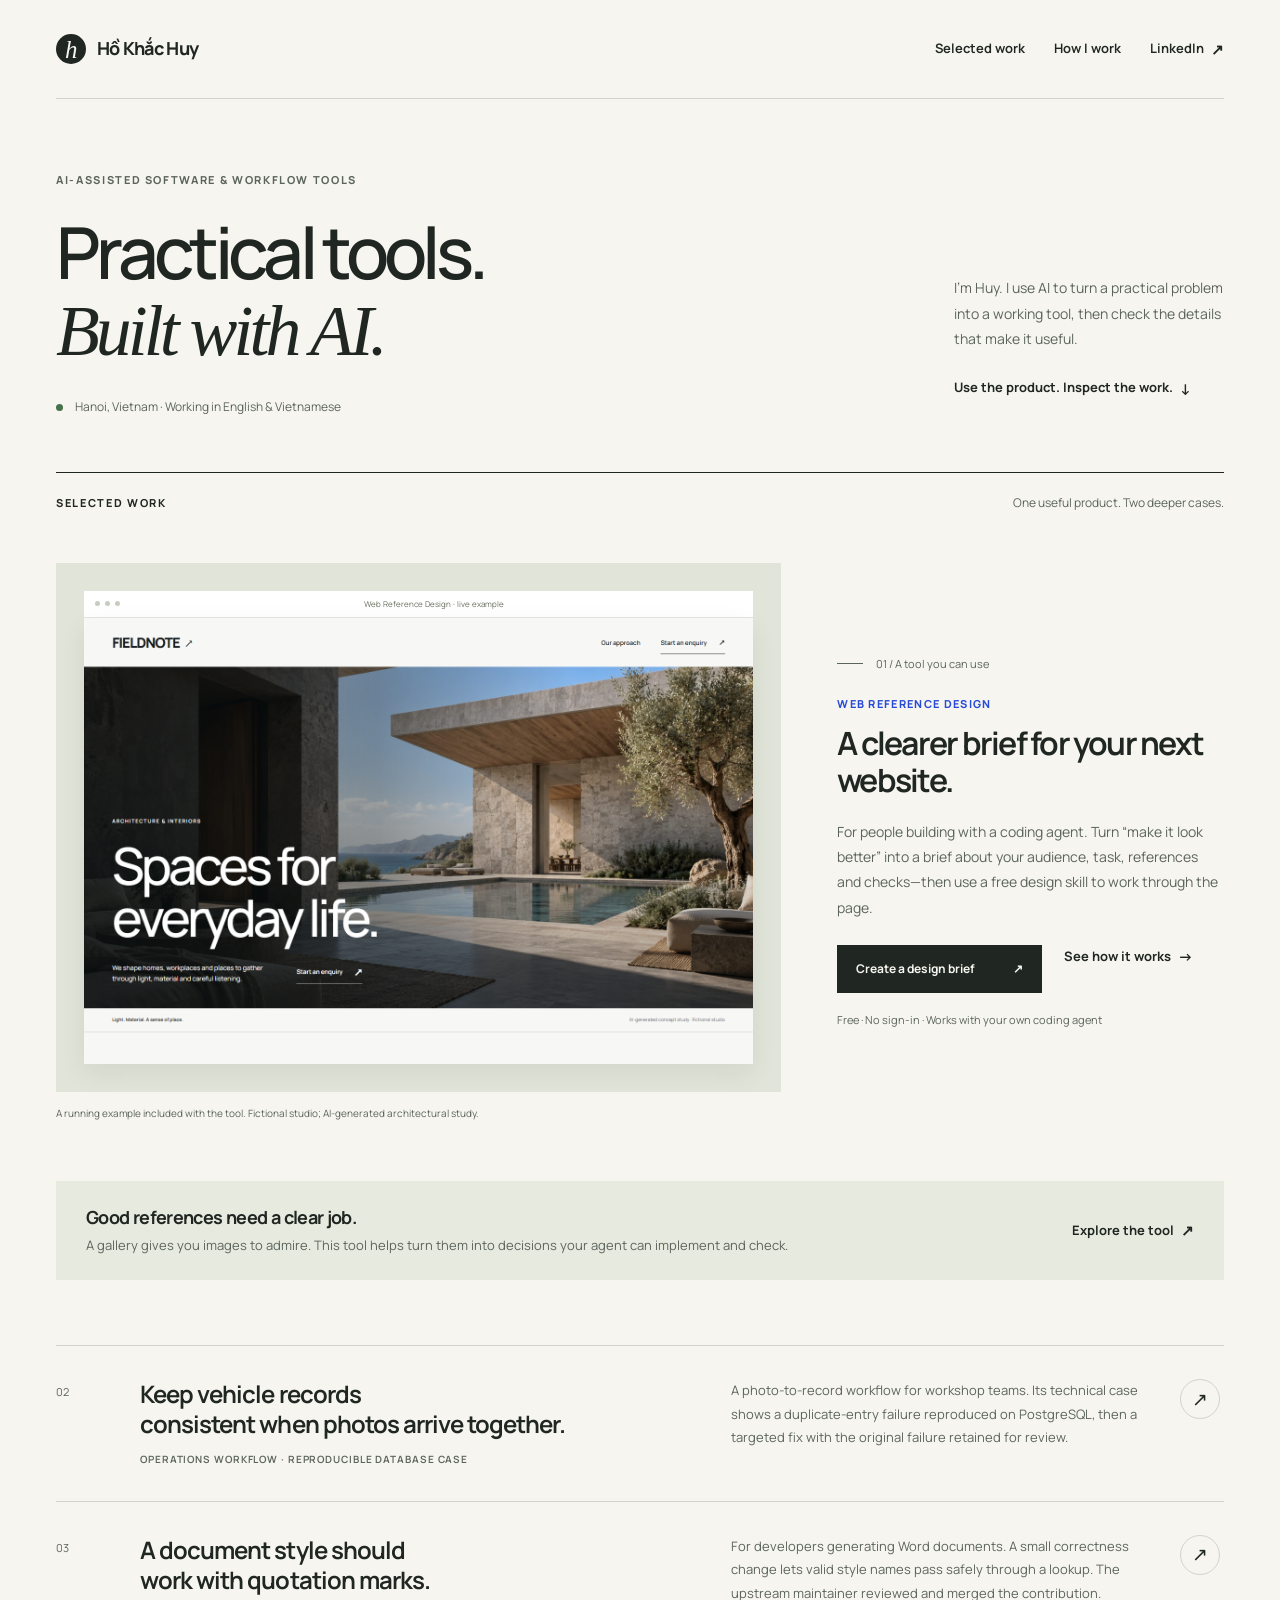
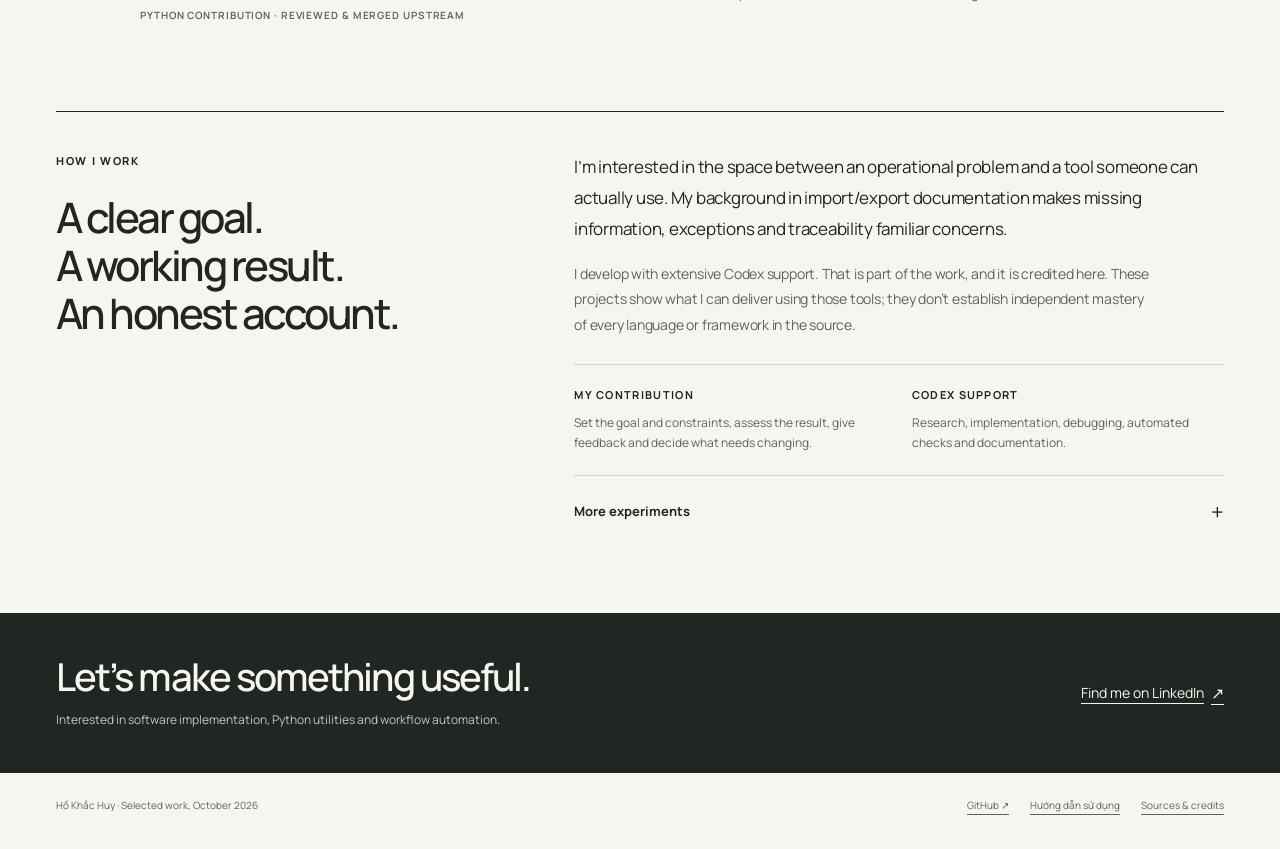
==== docs/index.html @ 13578318 "Present usable tools in a plain-English portfolio Static source, real product examples, Vietnamese f" ====
<!doctype html>
<html lang="en">
  <head>
    <meta charset="utf-8" />
    <meta name="viewport" content="width=device-width, initial-scale=1" />
    <title>Hồ Khắc Huy — Practical tools, built with AI</title>
    <meta
      name="description"
      content="Useful tools, clear workflows and inspectable work. Explore Huy's design-brief tool, vehicle workflow and reviewed Python contribution, built with extensive AI support."
    />
    <meta name="theme-color" content="#f6f5ef" />
    <meta property="og:type" content="website" />
    <meta
      property="og:title"
      content="Hồ Khắc Huy — Practical tools, built with AI"
    />
    <meta
      property="og:description"
      content="Use the product. Inspect the work. Clear website briefs, reliable operational records and a reviewed Python fix."
    />
    <meta
      property="og:url"
      content="https://builtbyhuy.github.io/builtbyhuy/"
    />
    <meta
      property="og:image"
      content="https://builtbyhuy.github.io/builtbyhuy/assets/portfolio-featured.png"
    />
    <meta name="twitter:card" content="summary_large_image" />
    <link rel="canonical" href="https://builtbyhuy.github.io/builtbyhuy/" />
    <link rel="icon" href="data:," />
    <link
      rel="preload"
      href="assets/manrope-variable.ttf"
      as="font"
      type="font/ttf"
      crossorigin
    />
    <link rel="stylesheet" href="styles.css" />
  </head>
  <body>
    <a class="skip" href="#main">Skip to content</a>
    <header class="site-header wrap">
      <a class="identity" href="./"
        ><span class="identity-mark" aria-hidden="true">h</span>Hồ Khắc Huy</a
      >
      <nav aria-label="Main navigation">
        <a href="#work">Selected work</a><a href="#approach">How I work</a
        ><a class="desktop-link" href="https://www.linkedin.com/in/builtbyhuy/"
          >LinkedIn <span class="external" aria-hidden="true">↗</span></a
        >
      </nav>
    </header>
    <main id="main" tabindex="-1">
      <section class="hero wrap" aria-labelledby="intro-title">
        <div>
          <p class="eyebrow">AI-assisted software &amp; workflow tools</p>
          <h1 id="intro-title">
            Practical tools.<br /><em>Built with AI.</em>
          </h1>
          <p class="hero-note">
            Hanoi, Vietnam · Working in English &amp; Vietnamese
          </p>
        </div>
        <div class="hero-aside">
          <p>
            I’m Huy. I use AI to turn a practical problem into a working tool,
            then check the details that make it useful.
          </p>
          <a class="text-link" href="#work"
            >Use the product. Inspect the work.
            <span class="external" aria-hidden="true">↓</span></a
          >
        </div>
      </section>
      <section class="wrap" id="work" aria-labelledby="work-label">
        <div class="section-head">
          <h2 class="eyebrow" id="work-label">Selected work</h2>
          <p>One useful product. Two deeper cases.</p>
        </div>
        <article class="project">
          <div>
            <figure class="project-media">
              <div class="browser-bar" aria-hidden="true">
                <i></i><i></i><i></i
                ><span>Web Reference Design · live example</span>
              </div>
              <a
                href="work/web-reference-design.html"
                aria-label="Explore Web Reference Design"
                ><img
                  src="assets/fieldnote-after.png"
                  width="1440"
                  height="960"
                  alt="FIELDNOTE, the tool’s working example, with a spacious architectural image and a clear enquiry action."
                  fetchpriority="high"
              /></a>
            </figure>
            <p class="media-caption">
              A running example included with the tool. Fictional studio;
              AI-generated architectural study.
            </p>
          </div>
          <div class="project-copy">
            <p class="project-number">01 / A tool you can use</p>
            <p class="product-name">Web Reference Design</p>
            <h2>A clearer brief for your next website.</h2>
            <p class="project-description">
              For people building with a coding agent. Turn “make it look
              better” into a brief about your audience, task, references and
              checks—then use a free design skill to work through the page.
            </p>
            <div class="actions">
              <a
                class="button"
                href="https://builtbyhuy.github.io/web-reference-design/brief/"
                >Create a design brief <span aria-hidden="true">↗</span></a
              ><a class="text-link" href="work/web-reference-design.html"
                >See how it works
                <span class="external" aria-hidden="true">→</span></a
              >
            </div>
            <p class="case-note">
              Free · No sign-in · Works with your own coding agent
            </p>
          </div>
        </article>
        <aside class="brief-strip">
          <div>
            <h3>Good references need a clear job.</h3>
            <p>
              A gallery gives you images to admire. This tool helps turn them
              into decisions your agent can implement and check.
            </p>
          </div>
          <a
            class="text-link"
            href="https://builtbyhuy.github.io/web-reference-design/"
            >Explore the tool
            <span class="external" aria-hidden="true">↗</span></a
          >
        </aside>
        <article class="work-row">
          <span class="row-number">02</span>
          <div>
            <h3>
              <a href="work/vehicle-workflow.html"
                >Keep vehicle records<br />consistent when photos arrive
                together.</a
              >
            </h3>
            <p class="status">
              Operations workflow · Reproducible database case
            </p>
          </div>
          <p class="summary">
            A photo-to-record workflow for workshop teams. Its technical case
            shows a duplicate-entry failure reproduced on PostgreSQL, then a
            targeted fix with the original failure retained for review.
          </p>
          <a
            class="round-link"
            href="work/vehicle-workflow.html"
            aria-label="Read the vehicle workflow case"
            >↗</a
          >
        </article>
        <article class="work-row">
          <span class="row-number">03</span>
          <div>
            <h3>
              <a href="work/python-docx.html"
                >A document style should<br />work with quotation marks.</a
              >
            </h3>
            <p class="status">
              Python contribution · Reviewed &amp; merged upstream
            </p>
          </div>
          <p class="summary">
            For developers generating Word documents. A small correctness change
            lets valid style names pass safely through a lookup. The upstream
            maintainer reviewed and merged the contribution.
          </p>
          <a
            class="round-link"
            href="work/python-docx.html"
            aria-label="Read the reviewed Python contribution"
            >↗</a
          >
        </article>
      </section>
      <section
        class="approach wrap"
        id="approach"
        aria-labelledby="approach-title"
      >
        <div>
          <p class="eyebrow">How I work</p>
          <h2 id="approach-title">
            A clear goal.<br />A working result.<br />An honest account.
          </h2>
        </div>
        <div class="approach-copy">
          <p>
            I’m interested in the space between an operational problem and a
            tool someone can actually use. My background in import/export
            documentation makes missing information, exceptions and traceability
            familiar concerns.
          </p>
          <p>
            I develop with extensive Codex support. That is part of the work,
            and it is credited here. These projects show what I can deliver
            using those tools; they don’t establish independent mastery of every
            language or framework in the source.
          </p>
          <div class="responsibilities">
            <div>
              <h3>My contribution</h3>
              <p>
                Set the goal and constraints, assess the result, give feedback
                and decide what needs changing.
              </p>
            </div>
            <div>
              <h3>Codex support</h3>
              <p>
                Research, implementation, debugging, automated checks and
                documentation.
              </p>
            </div>
          </div>
          <details class="experiments">
            <summary>More experiments</summary>
            <div class="experiment-list">
              <div>
                <a
                  href="https://builtbyhuy.github.io/quotelens-review-workbench/"
                  >QuoteLens ↗</a
                >
                <p>
                  A browser experiment in source-linked supplier quote
                  comparison, pack costs and review state. Independent project;
                  sample data is synthetic.
                </p>
              </div>
              <div>
                <a href="https://builtbyhuy.github.io/pourlab-puzzle-studio/"
                  >PourLab ↗</a
                >
                <p>
                  A water-sort puzzle studio with custom levels, manual play and
                  checked solution replay. An interaction and rule-correctness
                  experiment.
                </p>
              </div>
            </div>
          </details>
        </div>
      </section>
      <section class="contact" aria-labelledby="contact-title">
        <div class="contact-inner wrap">
          <div>
            <h2 id="contact-title">Let’s make something useful.</h2>
            <p>
              Interested in software implementation, Python utilities and
              workflow automation.
            </p>
          </div>
          <a href="https://www.linkedin.com/in/builtbyhuy/"
            >Find me on LinkedIn
            <span class="external" aria-hidden="true">↗</span></a
          >
        </div>
      </section>
    </main>
    <footer class="footer wrap">
      <p>Hồ Khắc Huy · Selected work, October 2026</p>
      <div class="footer-links">
        <a href="https://github.com/builtbyhuy">GitHub ↗</a
        ><a href="guide.html" lang="vi">Hướng dẫn sử dụng</a
        ><a href="DESIGN-NOTES.md">Sources &amp; credits</a>
      </div>
    </footer>
  </body>
</html>
---- docs/styles.css ----
@font-face {
  font-family: Manrope;
  src: url("assets/manrope-variable.ttf") format("truetype");
  font-style: normal;
  font-weight: 200 800;
  font-display: swap;
}
:root {
  --paper: #f6f5ef;
  --ink: #202722;
  --muted: #5c655d;
  --line: #d1d5cb;
  --accent: #274ad8;
  --pale: #e7eadf;
  --white: #fff;
  scroll-behavior: smooth;
  color-scheme: light;
}
* {
  box-sizing: border-box;
}
html {
  scroll-padding-top: 24px;
}
body {
  margin: 0;
  background: var(--paper);
  color: var(--ink);
  font:
    16px/1.65 Manrope,
    Arial,
    sans-serif;
}
h1,
h2,
h3,
p,
figure {
  margin: 0;
}
a {
  color: inherit;
  text-underline-offset: 5px;
}
img {
  display: block;
  width: 100%;
  height: auto;
}
button {
  font: inherit;
  cursor: pointer;
}
a,
button,
summary {
  touch-action: manipulation;
}
button,
a,
summary {
  -webkit-tap-highlight-color: transparent;
}
a:focus-visible,
button:focus-visible,
summary:focus-visible,
[tabindex]:focus-visible {
  outline: 3px solid var(--accent);
  outline-offset: 5px;
}
.wrap {
  width: min(1320px, calc(100% - 112px));
  margin-inline: auto;
}
.skip {
  position: fixed;
  left: 16px;
  top: -100px;
  background: var(--ink);
  color: white;
  padding: 12px 20px;
  z-index: 10;
}
.skip:focus {
  top: 16px;
}
.site-header {
  display: flex;
  align-items: center;
  justify-content: space-between;
  gap: 24px;
  padding-block: 27px;
  border-bottom: 1px solid var(--line);
}
.identity {
  text-decoration: none;
  font-size: 18px;
  font-weight: 750;
  letter-spacing: -0.04em;
  display: flex;
  align-items: center;
  gap: 11px;
}
.identity-mark {
  display: inline-grid;
  place-items: center;
  background: var(--ink);
  color: var(--paper);
  width: 30px;
  height: 30px;
  font:
    italic 25px/1 Georgia,
    serif;
  border-radius: 50%;
}
.site-header nav {
  display: flex;
  gap: 29px;
  align-items: center;
}
.site-header nav a {
  min-height: 44px;
  display: inline-flex;
  align-items: center;
  text-decoration: none;
  font-size: 13px;
  font-weight: 650;
}
.site-header nav a:hover,
.text-link:hover {
  text-decoration: underline;
}
.external {
  font-size: 1.15em;
  margin-left: 7px;
}
.eyebrow {
  font-size: 11px;
  font-weight: 750;
  text-transform: uppercase;
  letter-spacing: 0.15em;
}
.hero {
  padding-block: 72px 55px;
  display: grid;
  grid-template-columns: 1fr 270px;
  gap: 48px;
  align-items: end;
}
.hero .eyebrow {
  color: var(--muted);
  margin-bottom: 25px;
}
h1 {
  font-size: clamp(43px, 5.6vw, 82px);
  line-height: 1.06;
  letter-spacing: -0.065em;
  font-weight: 550;
}
.hero h1 {
  max-width: 1000px;
}
.hero h1 em {
  font-family: Georgia, "Times New Roman", serif;
  font-weight: normal;
  letter-spacing: -0.055em;
}
.hero-aside {
  padding-bottom: 7px;
}
.hero-aside p {
  font-size: 14px;
  color: var(--muted);
  line-height: 1.8;
}
.hero-aside .text-link {
  margin-top: 15px;
}
.text-link {
  display: inline-flex;
  align-items: center;
  min-height: 44px;
  font-weight: 700;
  font-size: 13px;
  text-decoration: none;
}
.hero-note {
  display: flex;
  align-items: center;
  gap: 12px;
  margin-top: 28px;
  color: var(--muted);
  font-size: 12px;
}
.hero-note:before {
  content: "";
  width: 7px;
  height: 7px;
  background: #46714a;
  border-radius: 50%;
}
.section-head {
  display: flex;
  justify-content: space-between;
  align-items: center;
  gap: 20px;
  padding-block: 20px;
  border-top: 1px solid var(--ink);
}
.section-head p:last-child {
  font-size: 12px;
  color: var(--muted);
}
.project {
  padding-block: 30px 60px;
  display: grid;
  grid-template-columns: minmax(0, 1.5fr) minmax(260px, 0.8fr);
  gap: 56px;
  align-items: center;
}
.project-media {
  background: #e1e4d8;
  padding: 28px;
  position: relative;
}
.browser-bar {
  display: flex;
  align-items: center;
  gap: 5px;
  height: 27px;
  background: #fff;
  border-bottom: 1px solid #e4e5de;
  padding-inline: 11px;
}
.browser-bar i {
  width: 5px;
  height: 5px;
  border-radius: 50%;
  background: #c7ccc0;
}
.browser-bar span {
  font-size: 8px;
  color: #69705f;
  margin: auto;
}
.project-media img {
  box-shadow: 0 9px 25px #20272212;
}
.media-caption {
  font-size: 10px;
  color: var(--muted);
  padding-top: 13px;
  line-height: 1.6;
}
.project-number {
  font-size: 11px;
  color: var(--muted);
  margin-bottom: 22px;
  display: flex;
  gap: 13px;
  align-items: center;
}
.project-number:before {
  content: "";
  width: 26px;
  height: 1px;
  background: var(--muted);
}
.project h2 {
  font-size: clamp(27px, 2.5vw, 38px);
  letter-spacing: -0.055em;
  line-height: 1.16;
  font-weight: 650;
  margin-top: 12px;
}
.product-name {
  font-size: 11px;
  font-weight: 750;
  letter-spacing: 0.12em;
  text-transform: uppercase;
  color: var(--accent);
}
.project-description {
  font-size: 14px;
  color: var(--muted);
  margin-top: 20px;
  line-height: 1.8;
}
.project .button {
  margin-top: 25px;
}
.button {
  display: inline-flex;
  align-items: center;
  justify-content: space-between;
  gap: 38px;
  min-height: 48px;
  text-decoration: none;
  background: var(--ink);
  color: var(--paper);
  padding: 13px 18px;
  font-size: 12px;
  font-weight: 700;
  border: 1px solid var(--ink);
}
.button:hover {
  background: var(--accent);
  border-color: var(--accent);
}
.button.secondary {
  background: transparent;
  color: var(--ink);
  border-color: var(--line);
}
.button.secondary:hover {
  border-color: var(--ink);
}
.actions {
  display: flex;
  align-items: center;
  gap: 22px;
  flex-wrap: wrap;
}
.case-note {
  margin-top: 18px;
  font-size: 11px;
  color: var(--muted);
}
.brief-strip {
  display: grid;
  grid-template-columns: 1fr auto;
  gap: 28px;
  align-items: center;
  padding: 24px 30px;
  background: var(--pale);
  margin-bottom: 65px;
}
.brief-strip h3 {
  font-size: 18px;
  letter-spacing: -0.035em;
  line-height: 1.4;
}
.brief-strip p {
  color: var(--muted);
  font-size: 13px;
  margin-top: 5px;
}
.work-row {
  display: grid;
  grid-template-columns: 60px minmax(0, 1fr) minmax(0, 0.75fr) 44px;
  gap: 24px;
  align-items: start;
  padding-block: 33px;
  border-top: 1px solid var(--line);
}
.row-number {
  font-size: 11px;
  color: var(--muted);
  padding-top: 4px;
}
.work-row h3 {
  font-size: 24px;
  line-height: 1.25;
  letter-spacing: -0.04em;
  font-weight: 650;
}
.work-row h3 a {
  text-decoration: none;
}
.work-row h3 a:hover {
  text-decoration: underline;
}
.work-row .status {
  font-size: 10px;
  margin-top: 12px;
  color: var(--muted);
  text-transform: uppercase;
  letter-spacing: 0.09em;
  font-weight: 650;
}
.work-row .summary {
  font-size: 13px;
  color: var(--muted);
  line-height: 1.8;
}
.round-link {
  border: 1px solid var(--line);
  width: 40px;
  height: 40px;
  display: grid;
  place-items: center;
  text-decoration: none;
  border-radius: 50%;
  font-size: 19px;
}
.round-link:hover {
  background: var(--ink);
  color: var(--paper);
}
.approach {
  border-top: 1px solid var(--ink);
  margin-top: 55px;
  display: grid;
  grid-template-columns: 0.8fr 1.2fr;
  gap: 85px;
  padding-block: 40px 65px;
}
.approach h2 {
  font-size: 42px;
  line-height: 1.15;
  letter-spacing: -0.06em;
  font-weight: 550;
  margin-top: 22px;
}
.approach-copy > p {
  font-size: 17px;
  line-height: 1.8;
  letter-spacing: -0.015em;
  max-width: 65ch;
}
.approach-copy > p + p {
  margin-top: 17px;
  color: var(--muted);
  font-size: 14px;
}
.responsibilities {
  margin-top: 27px;
  display: grid;
  grid-template-columns: 1fr 1fr;
  gap: 25px;
  border-top: 1px solid var(--line);
  padding-top: 21px;
}
.responsibilities h3 {
  font-size: 11px;
  text-transform: uppercase;
  letter-spacing: 0.12em;
  margin-bottom: 9px;
}
.responsibilities p {
  font-size: 12px;
  color: var(--muted);
}
details {
  border-top: 1px solid var(--line);
  padding-block: 18px;
}
summary {
  cursor: pointer;
  font-size: 13px;
  font-weight: 700;
  min-height: 28px;
  list-style: none;
  display: flex;
  justify-content: space-between;
  align-items: center;
  gap: 18px;
}
summary::-webkit-details-marker {
  display: none;
}
summary:after {
  content: "+";
  font-size: 22px;
  font-weight: 400;
}
details[open] summary:after {
  content: "−";
}
details > div {
  padding-top: 14px;
  font-size: 13px;
  color: var(--muted);
}
details p + p {
  margin-top: 13px;
}
.experiments {
  margin-top: 22px;
}
.experiment-list {
  display: grid;
  grid-template-columns: 1fr 1fr;
  gap: 26px;
}
.experiment-list a {
  font-weight: 700;
}
.experiment-list p {
  margin-top: 8px;
  font-size: 12px;
}
.contact {
  background: var(--ink);
  color: var(--paper);
  padding-block: 43px;
}
.contact-inner {
  display: flex;
  align-items: center;
  justify-content: space-between;
  gap: 35px;
}
.contact h2 {
  font-size: clamp(28px, 3vw, 44px);
  font-weight: 550;
  line-height: 1.1;
  letter-spacing: -0.05em;
}
.contact p {
  color: #bfc8bd;
  font-size: 12px;
  margin-top: 12px;
}
.contact a {
  font-size: 14px;
  min-height: 44px;
  display: inline-flex;
  align-items: center;
  white-space: nowrap;
}
.footer {
  display: flex;
  justify-content: space-between;
  gap: 20px;
  padding-block: 24px;
  font-size: 10px;
  color: var(--muted);
}
.footer-links {
  display: flex;
  gap: 21px;
  flex-wrap: wrap;
}
.footer-links a {
  min-height: 28px;
}
.case-hero {
  padding-block: 35px 54px;
}
.breadcrumb {
  font-size: 12px;
  display: inline-flex;
  min-height: 44px;
  align-items: center;
  text-decoration: none;
}
.case-hero .eyebrow {
  margin-top: 38px;
  color: var(--accent);
}
.case-hero h1 {
  font-size: clamp(40px, 5vw, 68px);
  max-width: 1000px;
  margin-top: 22px;
}
.case-hero .lede {
  font-size: 18px;
  line-height: 1.8;
  color: var(--muted);
  max-width: 65ch;
  margin-top: 25px;
}
.case-hero .actions {
  margin-top: 28px;
}
.case-meta {
  display: grid;
  grid-template-columns: repeat(3, 1fr);
  gap: 35px;
  border-top: 1px solid var(--line);
  border-bottom: 1px solid var(--line);
  padding-block: 24px;
  margin-bottom: 45px;
}
.case-meta dt {
  font-size: 10px;
  font-weight: 750;
  text-transform: uppercase;
  letter-spacing: 0.12em;
}
.case-meta dd {
  margin: 10px 0 0;
  font-size: 13px;
  color: var(--muted);
  max-width: 36ch;
}
.case-layout {
  display: grid;
  grid-template-columns: 220px minmax(0, 1fr);
  gap: 75px;
  padding-block: 22px 65px;
}
.case-aside {
  font-size: 11px;
  color: var(--muted);
}
.case-aside p + p {
  margin-top: 13px;
}
.case-body {
  max-width: 800px;
}
.case-body h2 {
  font-size: 30px;
  line-height: 1.25;
  letter-spacing: -0.04em;
  font-weight: 650;
  margin-bottom: 18px;
}
.case-body h2:not(:first-child) {
  margin-top: 43px;
}
.case-body > p {
  font-size: 15px;
  line-height: 1.85;
  color: var(--muted);
}
.case-body p + p {
  margin-top: 17px;
}
.case-body ul,
.case-body ol {
  padding-left: 23px;
  font-size: 14px;
  color: var(--muted);
}
.case-body li + li {
  margin-top: 10px;
}
.case-body .actions {
  margin-top: 26px;
}
.compare {
  background: var(--pale);
  padding: 28px;
  margin-bottom: 20px;
}
.compare-controls {
  display: flex;
  justify-content: space-between;
  align-items: center;
  gap: 15px;
  padding-bottom: 18px;
}
.compare-controls span {
  font-size: 12px;
  font-weight: 750;
}
.segments {
  display: flex;
  border: 1px solid #bbc2b3;
  background: var(--paper);
}
.segments button {
  min-height: 40px;
  min-width: 80px;
  border: 0;
  background: transparent;
  font-size: 11px;
  font-weight: 650;
  padding: 8px 15px;
  color: var(--ink);
}
.segments button[aria-pressed="true"] {
  background: var(--ink);
  color: var(--paper);
}
[hidden] {
  display: none !important;
}
.workflow {
  display: flex;
  align-items: stretch;
  gap: 8px;
  margin: 27px 0;
}
.workflow > div {
  flex: 1;
  background: var(--pale);
  padding: 21px 16px;
}
.workflow small {
  font-size: 10px;
  display: block;
  color: var(--muted);
  margin-bottom: 12px;
}
.workflow strong {
  display: block;
  font-size: 14px;
  line-height: 1.5;
}
.workflow > span {
  display: grid;
  place-items: center;
  color: var(--muted);
}
.result-panel {
  padding: 30px;
  background: var(--ink);
  color: var(--paper);
  margin-block: 28px;
}
.result-panel .eyebrow {
  color: #bfc8bd;
}
.results {
  display: grid;
  grid-template-columns: 1fr 1fr;
  gap: 25px;
  margin-top: 24px;
}
.result-column + .result-column {
  border-left: 1px solid #677363;
  padding-left: 25px;
}
.result-label {
  font-size: 11px;
  color: #bfc8bd;
}
.result-number {
  font-size: 62px;
  line-height: 1.2;
  letter-spacing: -0.06em;
  font-weight: 500;
  margin-top: 12px;
}
.result-detail {
  font-size: 12px;
  color: #bfc8bd;
  margin-top: 8px;
}
.result-caption {
  font-size: 10px;
  color: #bfc8bd;
  margin-top: 25px;
}
.quote-example {
  border-left: 3px solid var(--accent);
  padding: 8px 0 8px 24px;
  margin-block: 25px;
}
.quote-example p {
  font-family: Georgia, serif;
  font-size: 30px;
  line-height: 1.5;
  overflow-wrap: anywhere;
}
.quote-example small {
  font-size: 10px;
  color: var(--muted);
}
.guide .case-body {
  max-width: 820px;
}
.guide .callout {
  background: var(--pale);
  padding: 24px;
  margin-block: 23px;
  color: var(--ink);
  font-size: 14px;
}
.guide code {
  font:
    12px/1.7 Consolas,
    monospace;
  background: var(--pale);
  padding: 3px 6px;
  overflow-wrap: anywhere;
}
.next-case {
  border-top: 1px solid var(--line);
  padding-block: 25px 60px;
  display: flex;
  align-items: center;
  justify-content: space-between;
  gap: 25px;
}
.next-case p {
  font-size: 11px;
  color: var(--muted);
}
.next-case a {
  font-size: 22px;
  line-height: 1.3;
  letter-spacing: -0.03em;
  text-decoration: none;
}
.next-case a:hover {
  text-decoration: underline;
}
@media (min-width: 1700px) {
  .hero {
    padding-block: 90px 70px;
  }
  .hero h1 {
    font-size: 88px;
  }
}
@media (max-width: 1050px) {
  .wrap {
    width: calc(100% - 72px);
  }
  .hero {
    grid-template-columns: 1fr 230px;
    gap: 30px;
  }
  .project {
    gap: 35px;
    grid-template-columns: 1.15fr 0.85fr;
  }
  .project-media {
    padding: 20px;
  }
  .project h2 {
    font-size: 29px;
  }
  .approach {
    gap: 45px;
  }
  .case-layout {
    grid-template-columns: 160px 1fr;
    gap: 45px;
  }
  .work-row {
    grid-template-columns: 35px 1fr 0.9fr 40px;
    gap: 18px;
  }
}
@media (max-width: 760px) {
  .wrap {
    width: calc(100% - 40px);
  }
  .site-header {
    padding-block: 15px;
  }
  .identity {
    font-size: 16px;
  }
  .identity-mark {
    width: 26px;
    height: 26px;
    font-size: 21px;
  }
  .site-header nav {
    gap: 19px;
  }
  .site-header nav a {
    font-size: 11px;
  }
  .site-header .desktop-link {
    display: none;
  }
  .hero {
    display: block;
    padding-block: 43px 35px;
  }
  .hero .eyebrow {
    font-size: 10px;
    margin-bottom: 23px;
  }
  h1 {
    font-size: 52px;
  }
  .hero-aside {
    margin-top: 25px;
    max-width: 43ch;
  }
  .hero-aside p {
    font-size: 13px;
  }
  .hero-aside .text-link {
    margin-top: 9px;
  }
  .hero-note {
    font-size: 10px;
    margin-top: 25px;
  }
  .section-head {
    padding-block: 17px;
  }
  .section-head p:last-child {
    font-size: 10px;
  }
  .eyebrow {
    font-size: 10px;
  }
  .project {
    display: flex;
    flex-direction: column;
    gap: 27px;
    padding-top: 15px;
    padding-bottom: 31px;
    align-items: stretch;
  }
  .project-media {
    padding: 18px;
  }
  .browser-bar {
    height: 23px;
  }
  .project-number {
    margin-bottom: 16px;
  }
  .project h2 {
    font-size: 35px;
    max-width: 14ch;
  }
  .project-description {
    font-size: 13px;
    margin-top: 15px;
  }
  .project .button {
    margin-top: 18px;
  }
  .project .actions {
    gap: 15px;
  }
  .case-note {
    margin-top: 13px;
    font-size: 10px;
  }
  .brief-strip {
    padding: 23px;
    display: block;
    margin-bottom: 32px;
  }
  .brief-strip h3 {
    font-size: 18px;
  }
  .brief-strip p {
    font-size: 12px;
  }
  .brief-strip .text-link {
    margin-top: 12px;
  }
  .work-row {
    grid-template-columns: 24px 1fr 38px;
    gap: 13px;
    padding-block: 27px;
  }
  .work-row h3 {
    font-size: 23px;
  }
  .work-row .summary {
    grid-column: 2;
    grid-row: 2;
    font-size: 12px;
  }
  .work-row .status {
    margin-top: 8px;
    font-size: 9px;
  }
  .work-row > .round-link {
    grid-column: 3;
    grid-row: 1;
  }
  .round-link {
    width: 36px;
    height: 36px;
  }
  .approach {
    display: block;
    margin-top: 30px;
    padding-top: 30px;
    padding-bottom: 40px;
  }
  .approach h2 {
    font-size: 37px;
    max-width: 10ch;
    margin-top: 16px;
  }
  .approach-copy {
    margin-top: 25px;
  }
  .approach-copy > p {
    font-size: 16px;
  }
  .approach-copy > p + p {
    font-size: 13px;
  }
  .responsibilities {
    gap: 20px;
  }
  .responsibilities p {
    font-size: 11px;
  }
  .experiment-list {
    display: block;
  }
  .experiment-list > div + div {
    margin-top: 20px;
  }
  .contact {
    padding-block: 32px;
  }
  .contact-inner {
    display: block;
  }
  .contact a {
    margin-top: 13px;
    font-size: 13px;
  }
  .contact h2 {
    font-size: 34px;
  }
  .footer {
    display: block;
    font-size: 10px;
  }
  .footer-links {
    margin-top: 13px;
    gap: 18px;
  }
  .case-hero {
    padding-top: 17px;
    padding-bottom: 30px;
  }
  .case-hero .eyebrow {
    margin-top: 24px;
  }
  .case-hero h1 {
    font-size: 43px;
    margin-top: 18px;
  }
  .case-hero .lede {
    font-size: 15px;
    line-height: 1.8;
    margin-top: 22px;
  }
  .case-hero .actions {
    gap: 17px;
    margin-top: 22px;
  }
  .case-meta {
    grid-template-columns: 1fr;
    gap: 20px;
    padding-block: 22px;
    margin-bottom: 20px;
  }
  .case-meta dd {
    margin-top: 6px;
    max-width: none;
  }
  .case-layout {
    display: block;
    padding-bottom: 40px;
  }
  .case-aside {
    padding-bottom: 25px;
    margin-bottom: 25px;
    border-bottom: 1px solid var(--line);
    font-size: 11px;
  }
  .case-aside p + p {
    margin-top: 7px;
  }
  .case-body h2 {
    font-size: 28px;
  }
  .case-body > p {
    font-size: 14px;
  }
  .case-body li {
    font-size: 13px;
  }
  .compare {
    padding: 14px;
  }
  .compare-controls {
    padding-bottom: 14px;
  }
  .compare-controls span {
    font-size: 10px;
  }
  .segments button {
    min-width: 65px;
    padding-inline: 12px;
  }
  .media-caption {
    font-size: 9px;
  }
  .workflow {
    display: block;
  }
  .workflow > div {
    padding: 17px;
  }
  .workflow > span {
    padding: 2px;
    transform: rotate(90deg);
  }
  .workflow small {
    margin-bottom: 6px;
  }
  .workflow strong {
    font-size: 13px;
  }
  .result-panel {
    padding: 23px;
  }
  .result-number {
    font-size: 55px;
  }
  .result-column + .result-column {
    padding-left: 20px;
  }
  .result-detail {
    font-size: 10px;
  }
  .result-caption {
    font-size: 9px;
  }
  .quote-example p {
    font-size: 24px;
  }
  .next-case {
    display: block;
    padding-bottom: 35px;
  }
  .next-case a {
    display: inline-block;
    margin-top: 10px;
    font-size: 21px;
  }
}
@media (max-width: 360px) {
  h1 {
    font-size: 44px;
  }
  .site-header nav {
    gap: 12px;
  }
  .identity {
    font-size: 14px;
  }
  .project h2 {
    font-size: 31px;
  }
  .section-head p:last-child {
    max-width: 100px;
    text-align: right;
  }
  .responsibilities {
    grid-template-columns: 1fr;
  }
  .case-hero h1 {
    font-size: 37px;
  }
}
@media (prefers-reduced-motion: reduce) {
  :root {
    scroll-behavior: auto;
  }
  *,
  *:before,
  *:after {
    animation: none !important;
    transition: none !important;
  }
}
@media print {
  .site-header nav,
  .actions,
  .compare-controls,
  .contact,
  .footer,
  .skip {
    display: none;
  }
  .wrap {
    width: 100%;
  }
  body {
    background: white;
  }
  .project,
  .case-layout {
    display: block;
  }
  .project-media {
    max-width: 650px;
  }
  details > div {
    display: block;
  }
  .case-aside {
    margin-bottom: 25px;
  }
}
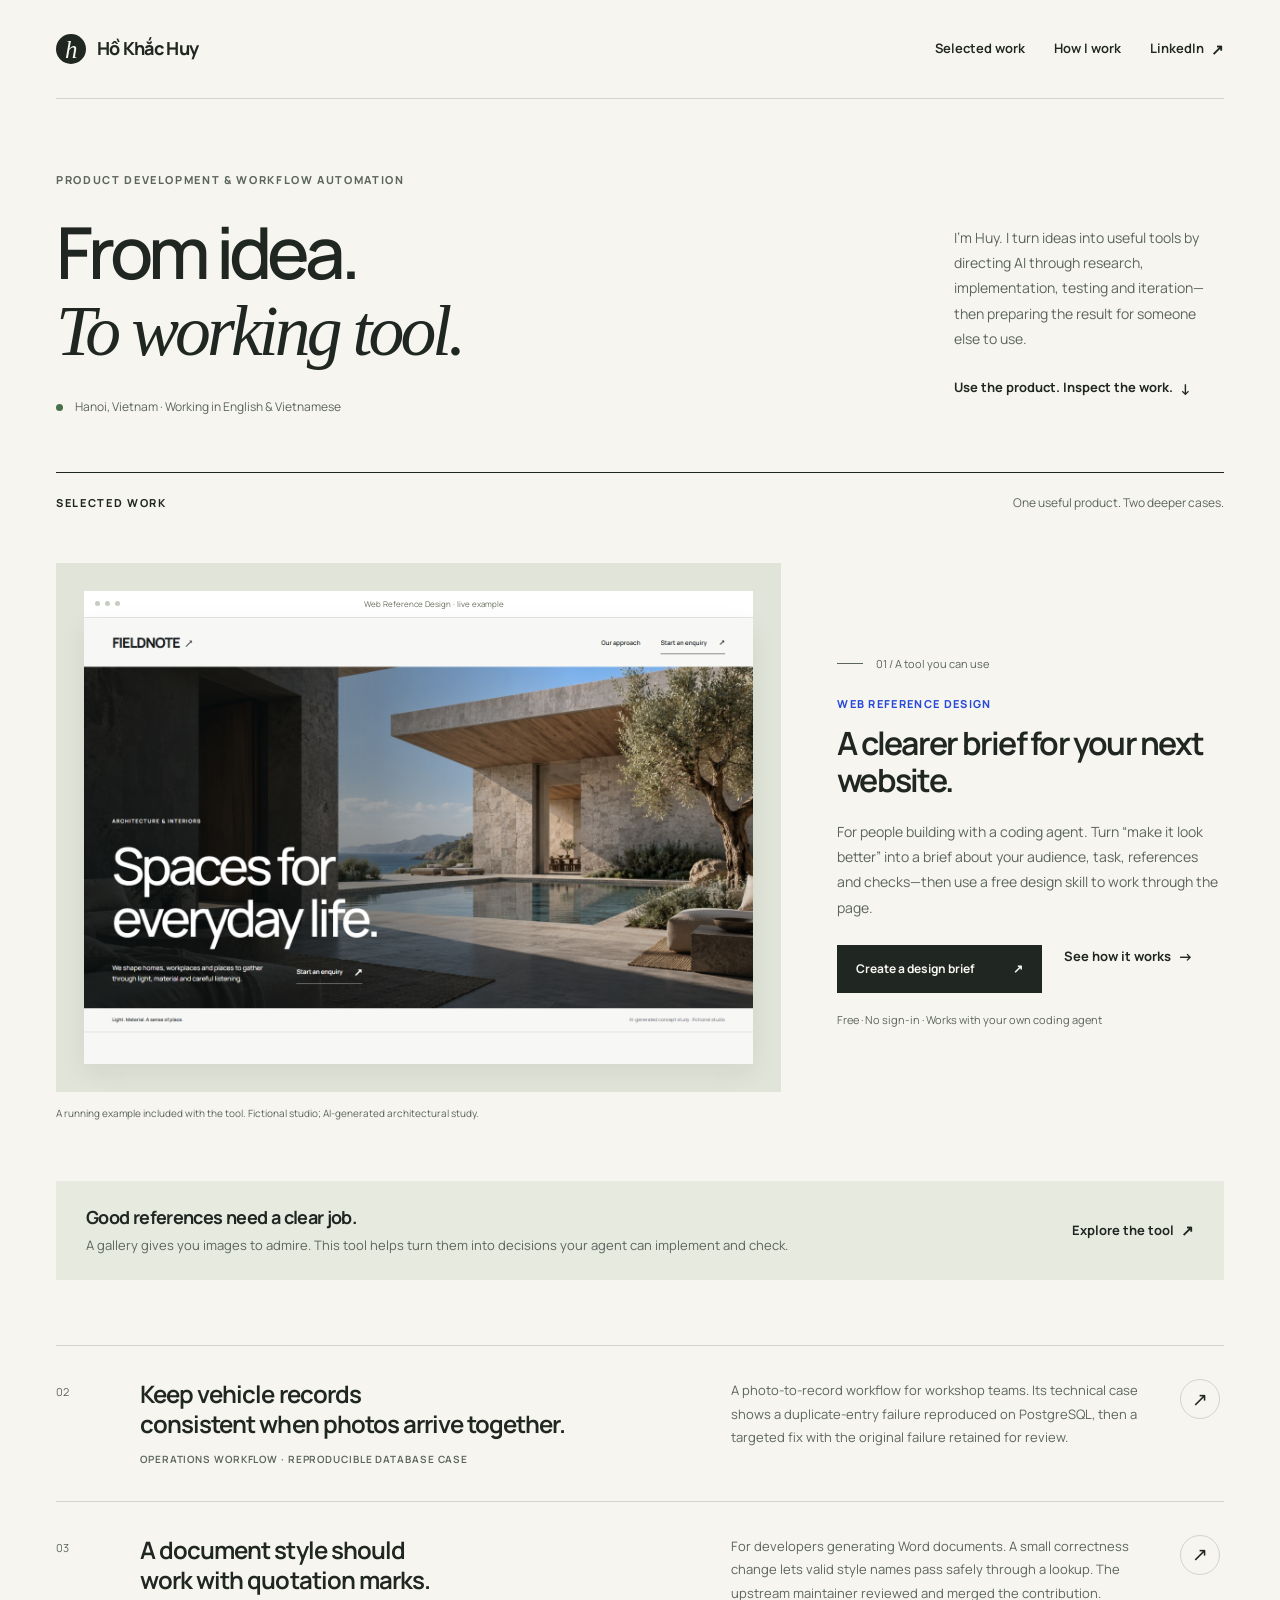
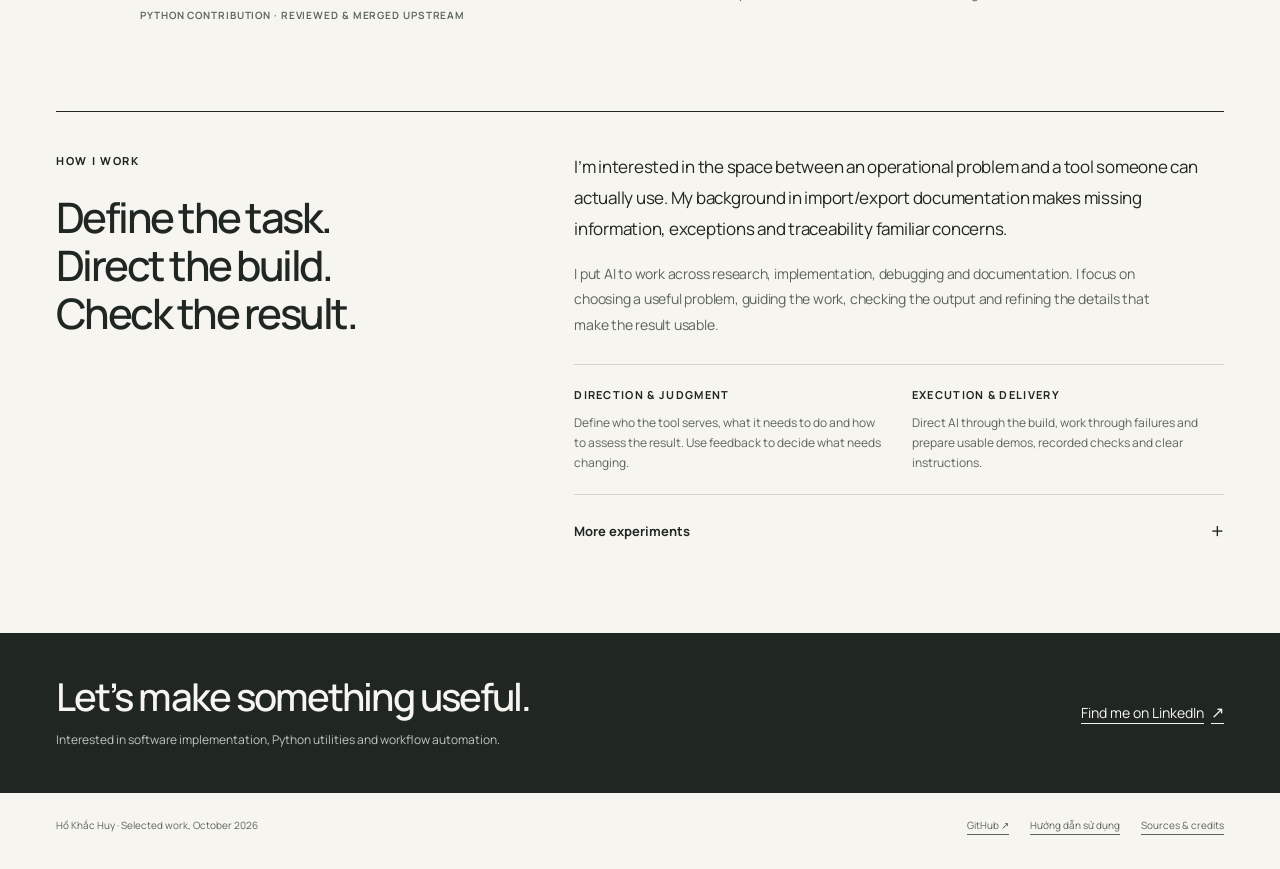
==== commit 9e25a185: "Present AI direction and delivery as a product-building capability" ====
--- a/docs/index.html
+++ b/docs/index.html
@@ -3,16 +3,16 @@
   <head>
     <meta charset="utf-8" />
     <meta name="viewport" content="width=device-width, initial-scale=1" />
-    <title>Hồ Khắc Huy — Practical tools, built with AI</title>
+    <title>Hồ Khắc Huy — From idea to working tool</title>
     <meta
       name="description"
-      content="Useful tools, clear workflows and inspectable work. Explore Huy's design-brief tool, vehicle workflow and reviewed Python contribution, built with extensive AI support."
+      content="Huy turns ideas into working tools by directing AI across research, implementation, testing and iteration. Try the products and explore the work."
     />
     <meta name="theme-color" content="#f6f5ef" />
     <meta property="og:type" content="website" />
     <meta
       property="og:title"
-      content="Hồ Khắc Huy — Practical tools, built with AI"
+      content="Hồ Khắc Huy — From idea to working tool"
     />
     <meta
       property="og:description"
@@ -54,9 +54,9 @@
     <main id="main" tabindex="-1">
       <section class="hero wrap" aria-labelledby="intro-title">
         <div>
-          <p class="eyebrow">AI-assisted software &amp; workflow tools</p>
+          <p class="eyebrow">Product development &amp; workflow automation</p>
           <h1 id="intro-title">
-            Practical tools.<br /><em>Built with AI.</em>
+            From idea.<br /><em>To working tool.</em>
           </h1>
           <p class="hero-note">
             Hanoi, Vietnam · Working in English &amp; Vietnamese
@@ -64,8 +64,9 @@
         </div>
         <div class="hero-aside">
           <p>
-            I’m Huy. I use AI to turn a practical problem into a working tool,
-            then check the details that make it useful.
+            I’m Huy. I turn ideas into useful tools by directing AI through
+            research, implementation, testing and iteration—then preparing the
+            result for someone else to use.
           </p>
           <a class="text-link" href="#work"
             >Use the product. Inspect the work.
@@ -198,7 +199,7 @@
         <div>
           <p class="eyebrow">How I work</p>
           <h2 id="approach-title">
-            A clear goal.<br />A working result.<br />An honest account.
+            Define the task.<br />Direct the build.<br />Check the result.
           </h2>
         </div>
         <div class="approach-copy">
@@ -209,24 +210,24 @@
             familiar concerns.
           </p>
           <p>
-            I develop with extensive Codex support. That is part of the work,
-            and it is credited here. These projects show what I can deliver
-            using those tools; they don’t establish independent mastery of every
-            language or framework in the source.
+            I put AI to work across research, implementation, debugging and
+            documentation. I focus on choosing a useful problem, guiding the
+            work, checking the output and refining the details that make the
+            result usable.
           </p>
           <div class="responsibilities">
             <div>
-              <h3>My contribution</h3>
+              <h3>Direction &amp; judgment</h3>
               <p>
-                Set the goal and constraints, assess the result, give feedback
-                and decide what needs changing.
+                Define who the tool serves, what it needs to do and how to
+                assess the result. Use feedback to decide what needs changing.
               </p>
             </div>
             <div>
-              <h3>Codex support</h3>
+              <h3>Execution &amp; delivery</h3>
               <p>
-                Research, implementation, debugging, automated checks and
-                documentation.
+                Direct AI through the build, work through failures and prepare
+                usable demos, recorded checks and clear instructions.
               </p>
             </div>
           </div>
@@ -279,7 +280,7 @@
       <div class="footer-links">
         <a href="https://github.com/builtbyhuy">GitHub ↗</a
         ><a href="guide.html" lang="vi">Hướng dẫn sử dụng</a
-        ><a href="DESIGN-NOTES.md">Sources &amp; credits</a>
+        ><a href="sources.html">Sources &amp; credits</a>
       </div>
     </footer>
   </body>
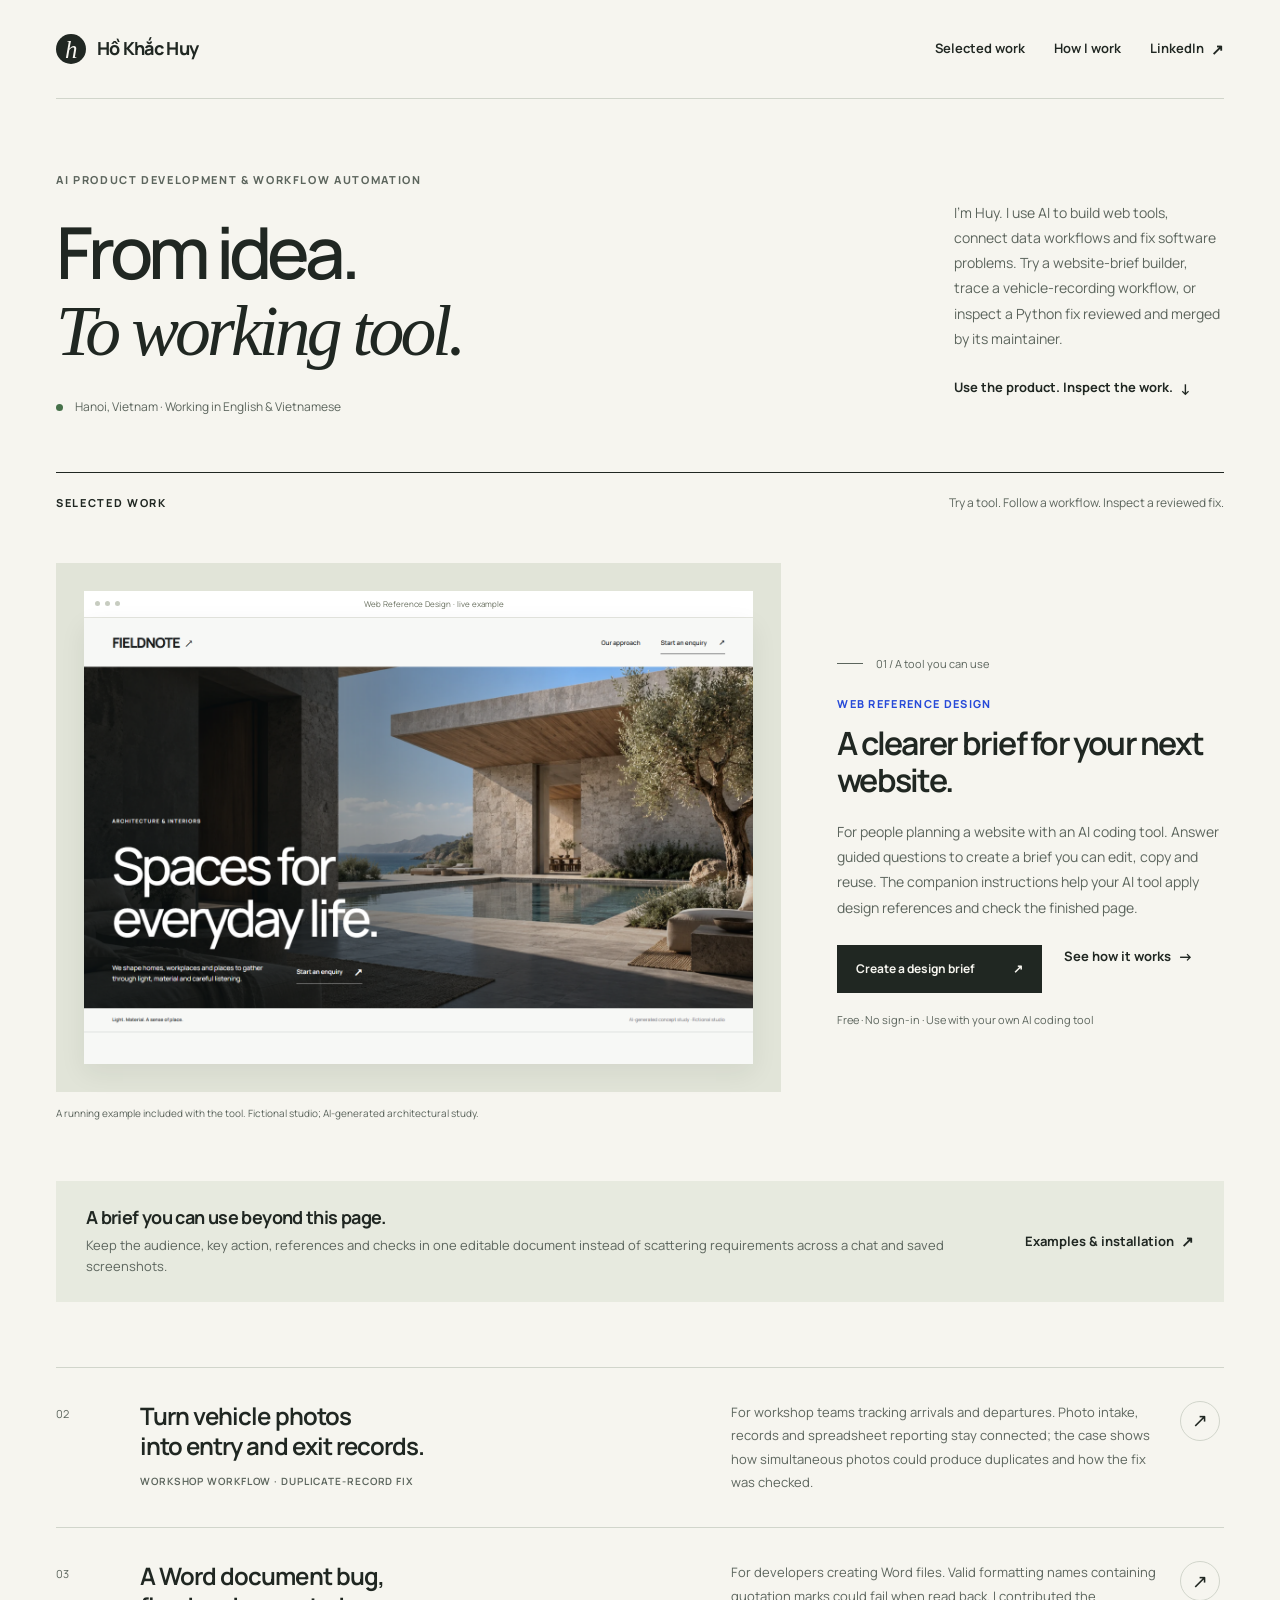
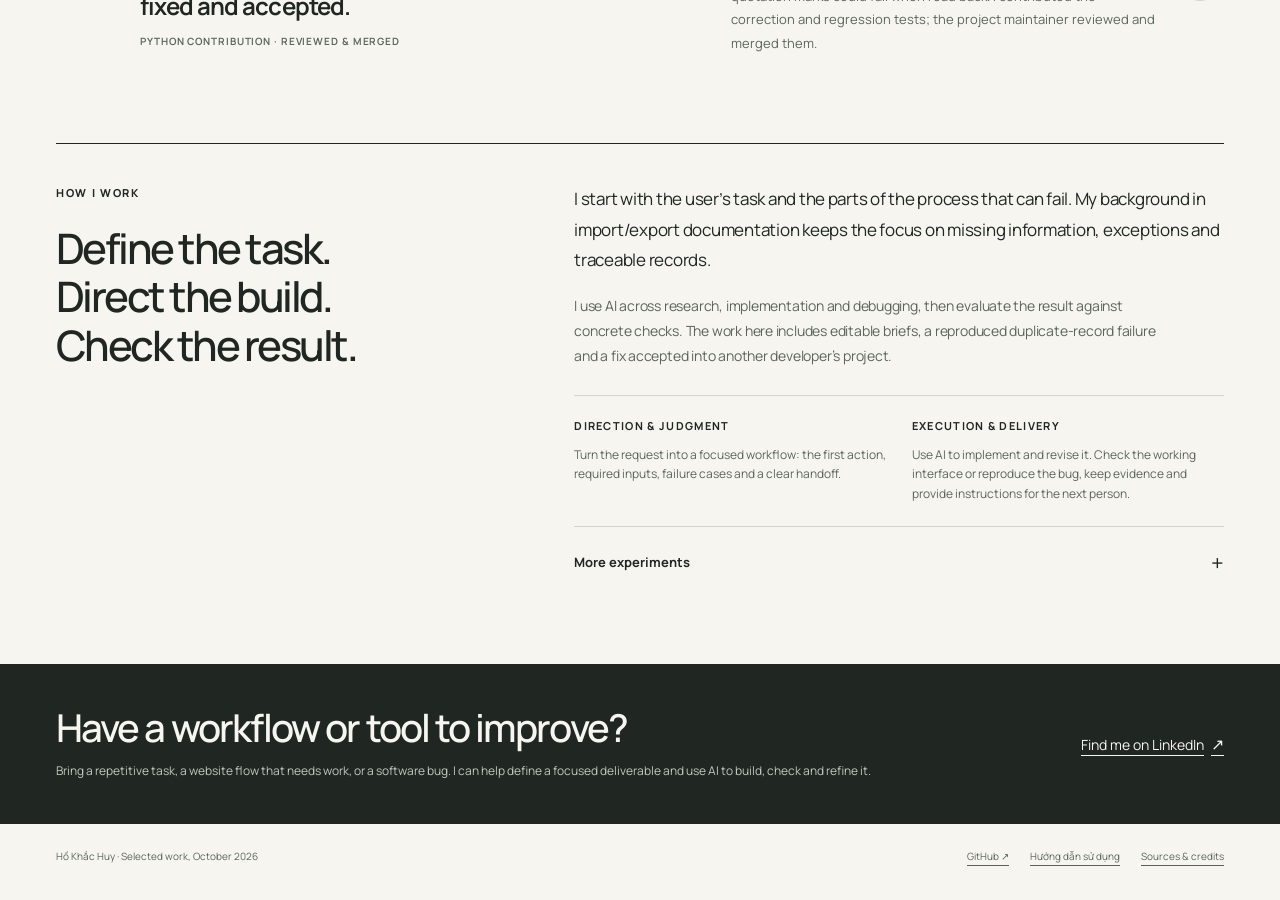
==== commit c415c7e8: "Lead portfolio with concrete AI capabilities and user value" ====
--- a/docs/index.html
+++ b/docs/index.html
@@ -6,7 +6,7 @@
     <title>Hồ Khắc Huy — From idea to working tool</title>
     <meta
       name="description"
-      content="Huy turns ideas into working tools by directing AI across research, implementation, testing and iteration. Try the products and explore the work."
+      content="Huy uses AI to build web tools, connect data workflows and fix software problems. Try a website-brief builder and inspect working cases and a reviewed Python contribution."
     />
     <meta name="theme-color" content="#f6f5ef" />
     <meta property="og:type" content="website" />
@@ -36,7 +36,7 @@
       type="font/ttf"
       crossorigin
     />
-    <link rel="stylesheet" href="styles.css" />
+    <link rel="stylesheet" href="styles.css?v=20261022-review" />
   </head>
   <body>
     <a class="skip" href="#main">Skip to content</a>
@@ -54,7 +54,7 @@
     <main id="main" tabindex="-1">
       <section class="hero wrap" aria-labelledby="intro-title">
         <div>
-          <p class="eyebrow">Product development &amp; workflow automation</p>
+          <p class="eyebrow">AI product development &amp; workflow automation</p>
           <h1 id="intro-title">
             From idea.<br /><em>To working tool.</em>
           </h1>
@@ -64,9 +64,9 @@
         </div>
         <div class="hero-aside">
           <p>
-            I’m Huy. I turn ideas into useful tools by directing AI through
-            research, implementation, testing and iteration—then preparing the
-            result for someone else to use.
+            I’m Huy. I use AI to build web tools, connect data workflows and fix
+            software problems. Try a website-brief builder, trace a vehicle-recording
+            workflow, or inspect a Python fix reviewed and merged by its maintainer.
           </p>
           <a class="text-link" href="#work"
             >Use the product. Inspect the work.
@@ -77,7 +77,7 @@
       <section class="wrap" id="work" aria-labelledby="work-label">
         <div class="section-head">
           <h2 class="eyebrow" id="work-label">Selected work</h2>
-          <p>One useful product. Two deeper cases.</p>
+          <p>Try a tool. Follow a workflow. Inspect a reviewed fix.</p>
         </div>
         <article class="project">
           <div>
@@ -107,9 +107,9 @@
             <p class="product-name">Web Reference Design</p>
             <h2>A clearer brief for your next website.</h2>
             <p class="project-description">
-              For people building with a coding agent. Turn “make it look
-              better” into a brief about your audience, task, references and
-              checks—then use a free design skill to work through the page.
+              For people planning a website with an AI coding tool. Answer guided
+              questions to create a brief you can edit, copy and reuse. The companion
+              instructions help your AI tool apply design references and check the finished page.
             </p>
             <div class="actions">
               <a
@@ -122,22 +122,22 @@
               >
             </div>
             <p class="case-note">
-              Free · No sign-in · Works with your own coding agent
+              Free · No sign-in · Use with your own AI coding tool
             </p>
           </div>
         </article>
         <aside class="brief-strip">
           <div>
-            <h3>Good references need a clear job.</h3>
+            <h3>A brief you can use beyond this page.</h3>
             <p>
-              A gallery gives you images to admire. This tool helps turn them
-              into decisions your agent can implement and check.
+              Keep the audience, key action, references and checks in one editable
+              document instead of scattering requirements across a chat and saved screenshots.
             </p>
           </div>
           <a
             class="text-link"
             href="https://builtbyhuy.github.io/web-reference-design/"
-            >Explore the tool
+            >Examples &amp; installation
             <span class="external" aria-hidden="true">↗</span></a
           >
         </aside>
@@ -146,18 +146,17 @@
           <div>
             <h3>
               <a href="work/vehicle-workflow.html"
-                >Keep vehicle records<br />consistent when photos arrive
-                together.</a
+                >Turn vehicle photos<br />into entry and exit records.</a
               >
             </h3>
             <p class="status">
-              Operations workflow · Reproducible database case
+              Workshop workflow · Duplicate-record fix
             </p>
           </div>
           <p class="summary">
-            A photo-to-record workflow for workshop teams. Its technical case
-            shows a duplicate-entry failure reproduced on PostgreSQL, then a
-            targeted fix with the original failure retained for review.
+            For workshop teams tracking arrivals and departures. Photo intake,
+            records and spreadsheet reporting stay connected; the case shows how
+            simultaneous photos could produce duplicates and how the fix was checked.
           </p>
           <a
             class="round-link"
@@ -171,17 +170,17 @@
           <div>
             <h3>
               <a href="work/python-docx.html"
-                >A document style should<br />work with quotation marks.</a
+                >A Word document bug,<br />fixed and accepted.</a
               >
             </h3>
             <p class="status">
-              Python contribution · Reviewed &amp; merged upstream
+              Python contribution · Reviewed &amp; merged
             </p>
           </div>
           <p class="summary">
-            For developers generating Word documents. A small correctness change
-            lets valid style names pass safely through a lookup. The upstream
-            maintainer reviewed and merged the contribution.
+            For developers creating Word files. Valid formatting names containing
+            quotation marks could fail when read back. I contributed the correction
+            and regression tests; the project maintainer reviewed and merged them.
           </p>
           <a
             class="round-link"
@@ -204,30 +203,30 @@
         </div>
         <div class="approach-copy">
           <p>
-            I’m interested in the space between an operational problem and a
-            tool someone can actually use. My background in import/export
-            documentation makes missing information, exceptions and traceability
-            familiar concerns.
+            I start with the user’s task and the parts of the process that can fail.
+            My background in import/export documentation keeps the focus on missing
+            information, exceptions and traceable records.
           </p>
           <p>
-            I put AI to work across research, implementation, debugging and
-            documentation. I focus on choosing a useful problem, guiding the
-            work, checking the output and refining the details that make the
-            result usable.
+            I use AI across research, implementation and debugging, then evaluate
+            the result against concrete checks. The work here includes editable
+            briefs, a reproduced duplicate-record failure and a fix accepted into
+            another developer’s project.
           </p>
           <div class="responsibilities">
             <div>
               <h3>Direction &amp; judgment</h3>
               <p>
-                Define who the tool serves, what it needs to do and how to
-                assess the result. Use feedback to decide what needs changing.
+                Turn the request into a focused workflow: the first action,
+                required inputs, failure cases and a clear handoff.
               </p>
             </div>
             <div>
               <h3>Execution &amp; delivery</h3>
               <p>
-                Direct AI through the build, work through failures and prepare
-                usable demos, recorded checks and clear instructions.
+                Use AI to implement and revise it. Check the working interface
+                or reproduce the bug, keep evidence and provide instructions
+                for the next person.
               </p>
             </div>
           </div>
@@ -262,10 +261,11 @@
       <section class="contact" aria-labelledby="contact-title">
         <div class="contact-inner wrap">
           <div>
-            <h2 id="contact-title">Let’s make something useful.</h2>
+            <h2 id="contact-title">Have a workflow or tool to improve?</h2>
             <p>
-              Interested in software implementation, Python utilities and
-              workflow automation.
+              Bring a repetitive task, a website flow that needs work, or a
+              software bug. I can help define a focused deliverable and use AI
+              to build, check and refine it.
             </p>
           </div>
           <a href="https://www.linkedin.com/in/builtbyhuy/"
--- a/docs/styles.css
+++ b/docs/styles.css
@@ -210,6 +210,10 @@
 .section-head p:last-child {
   font-size: 12px;
   color: var(--muted);
+  text-align: right;
+}
+.section-head h2 {
+  flex: 0 0 auto;
 }
 .project {
   padding-block: 30px 60px;
